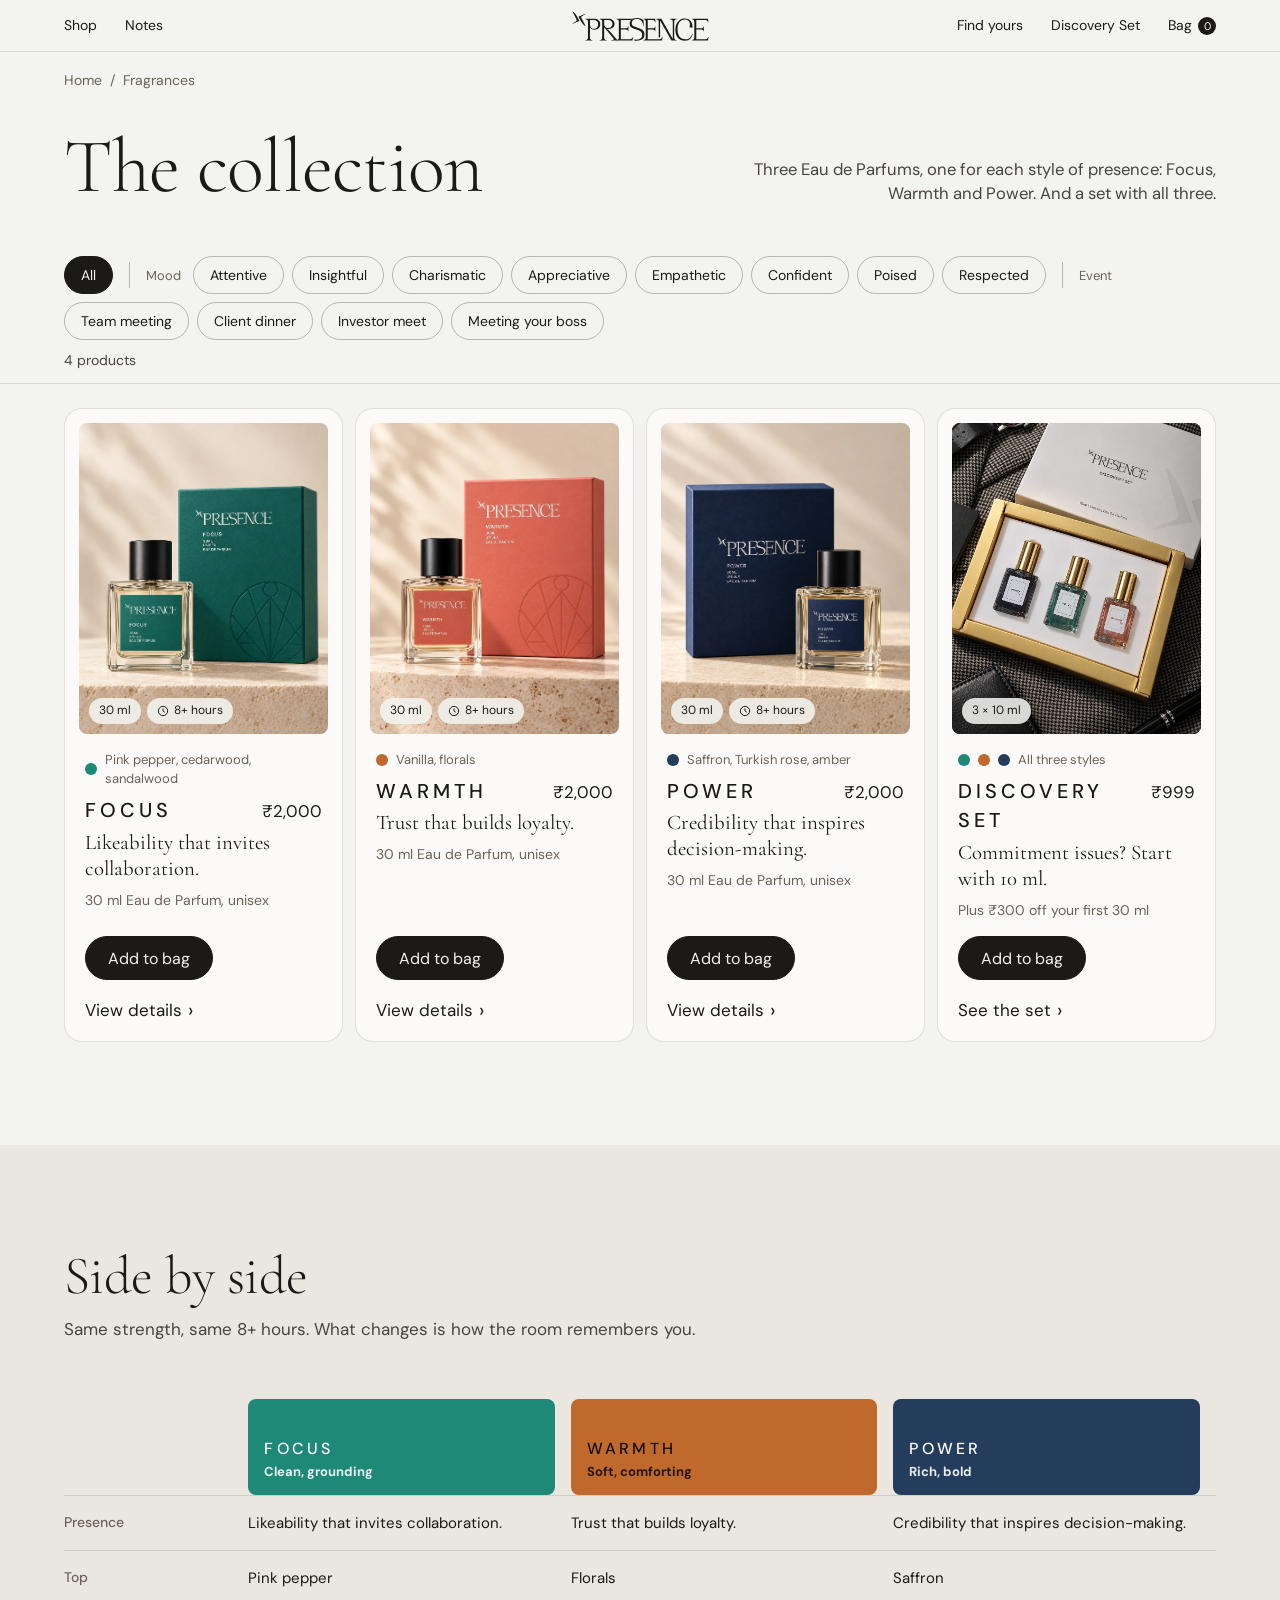
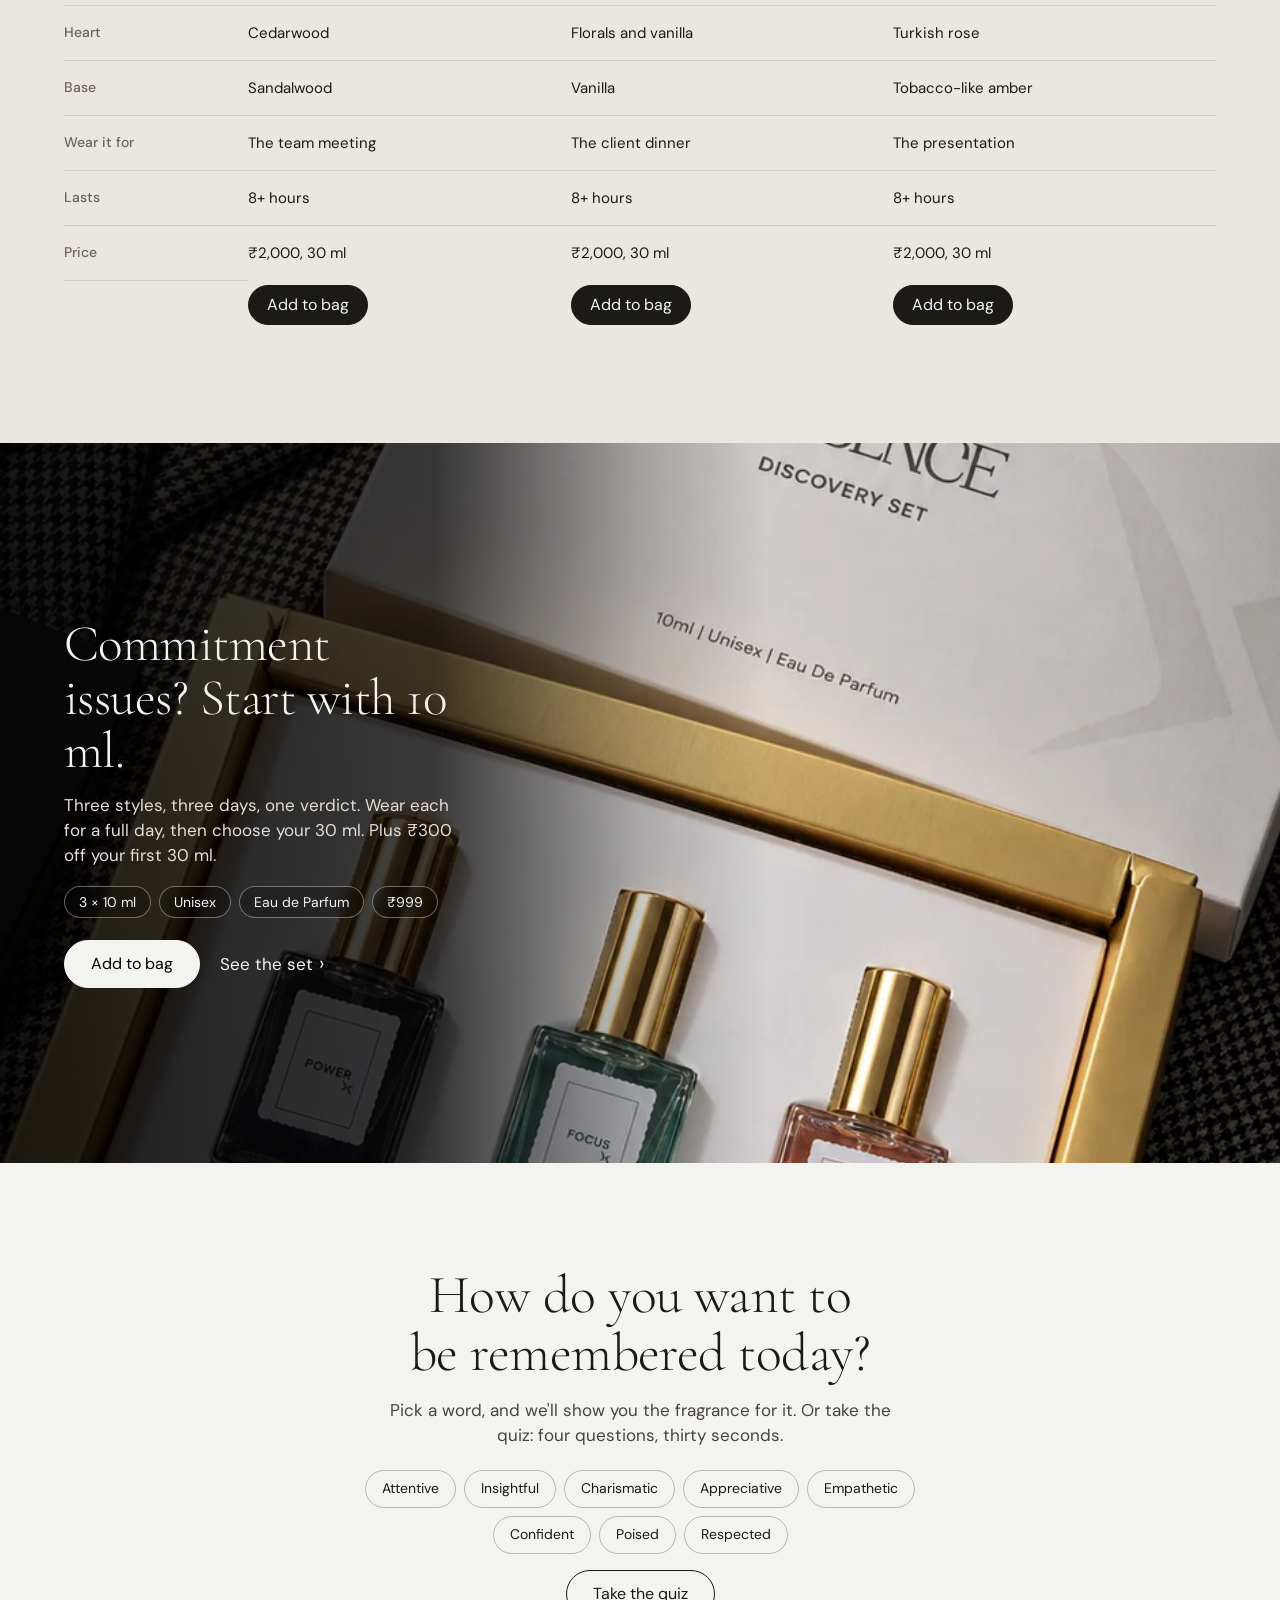
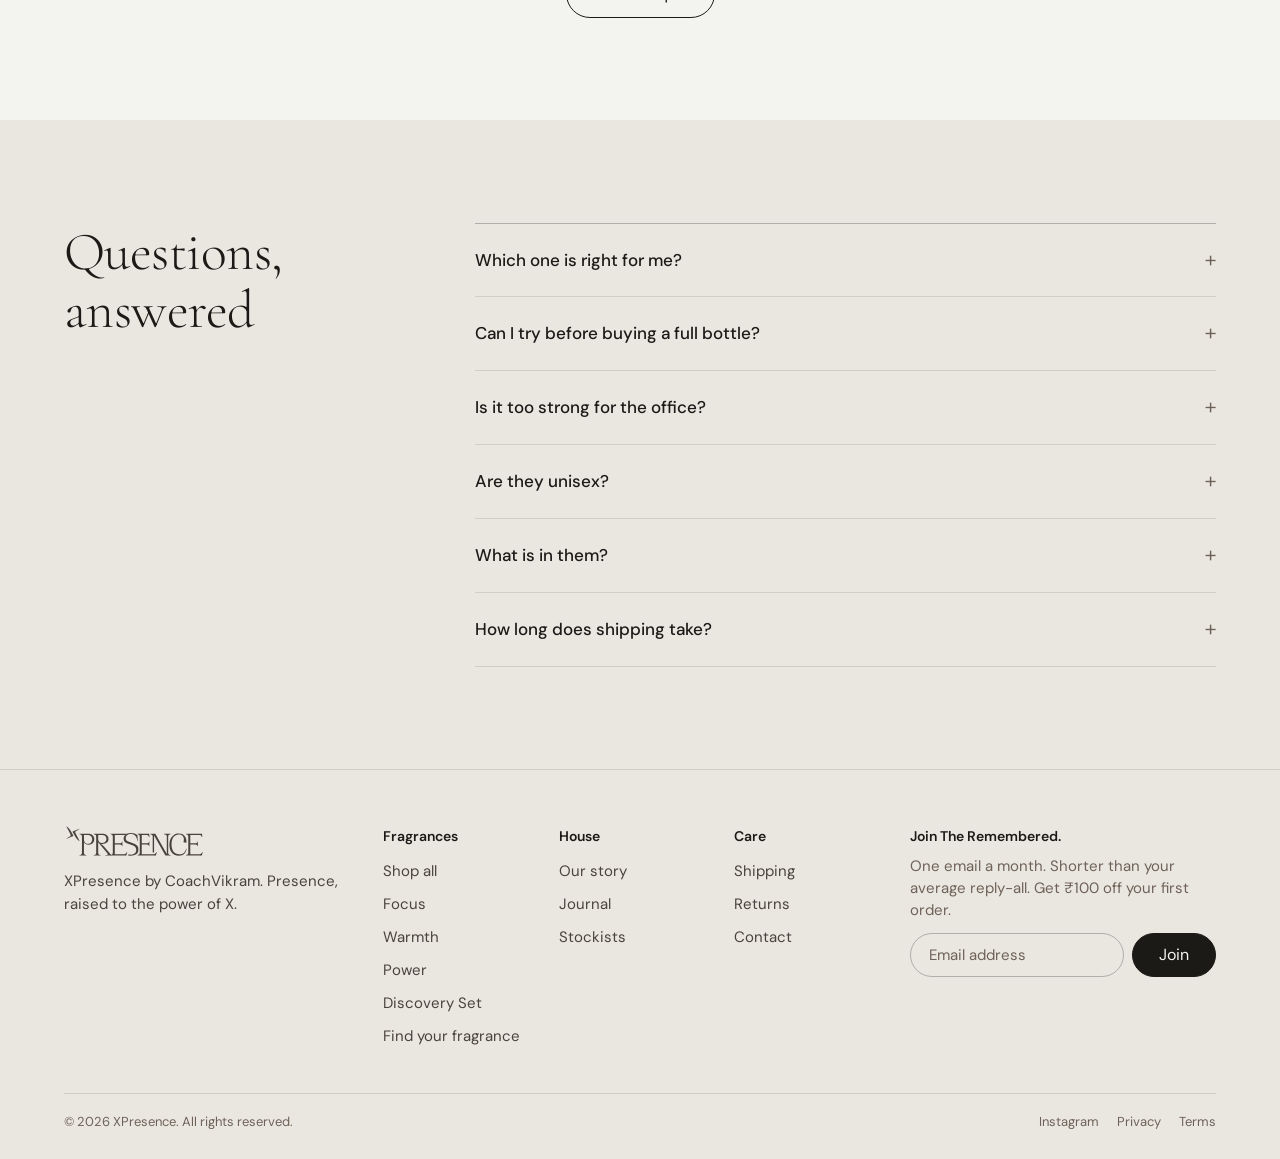
==== collection.html @ 02182bbf "Hero "Be the star they talk about on the way home"; product and collection pages linked from the hom" ====
<!doctype html>
<html lang="en">
<head>
<meta charset="utf-8">
<meta name="viewport" content="width=device-width, initial-scale=1">
<title>The collection | XPresence</title>
<meta name="description" content="XPresence collection page design: Focus, Warmth, Power and the Discovery Set.">
<link rel="preconnect" href="https://fonts.googleapis.com">
<link rel="preconnect" href="https://fonts.gstatic.com" crossorigin>
<link href="https://fonts.googleapis.com/css2?family=Cormorant+Garamond:ital,wght@0,300;0,400;1,300;1,400&family=DM+Sans:wght@400;500;600&display=swap" rel="stylesheet">
<style>
/* XPresence collection page. Same system as product.html: DESIGN.md (Apple analysis, design language only) + the XPresence light palette. */
@font-face{font-family:"PP Cirka";src:url(assets/fonts/PPCirka-Light.woff2) format("woff2");font-weight:300;font-style:normal;font-display:swap}
@font-face{font-family:"PP Cirka";src:url(assets/fonts/PPCirka-Semibold.woff2) format("woff2");font-weight:600;font-style:normal;font-display:swap}
:root{
  --tile-a:#F3F3F0;--tile-b:#EAE7E1;--card:#FBFAF8;--raised:#E4E0D9;
  --fg:#1C1A17;--body:#4A433D;--muted:#6E6258;--accent:#8C7A6B;
  --hair:rgba(28,26,23,.12);--hair-strong:rgba(28,26,23,.28);
  --focus:#1F8977;--warmth:#BF692C;--power:#243D5C;
  --display:"PP Cirka","Cormorant Garamond",Garamond,"Times New Roman",serif;
  --text:"DM Sans",system-ui,-apple-system,"Segoe UI",sans-serif;
  --gutter:20px;--section:clamp(64px,8vw,120px);--head-gap:clamp(28px,3.2vw,48px);--nav:52px;
  --ease:cubic-bezier(.2,.7,.2,1);
  color-scheme:light;
}
@media (min-width:900px){:root{--gutter:max(5vw,calc((100vw - 1360px) / 2))}}
*,*::before,*::after{box-sizing:border-box}
html{-webkit-text-size-adjust:100%;scroll-behavior:smooth}
body{margin:0;background:var(--tile-a);color:var(--body);font-family:var(--text);font-size:17px;line-height:1.47;-webkit-font-smoothing:antialiased;overflow-x:hidden}
img{display:block;max-width:100%}
a{color:inherit;text-decoration:none}
button{font:inherit;color:inherit;background:none;border:0;padding:0;cursor:pointer}
h1,h2,h3{font-family:var(--display);font-weight:300;color:var(--fg);margin:0;letter-spacing:-.01em}
p{margin:0}
::selection{background:#1C1A17;color:#F3F3F0}
.sr{position:absolute;width:1px;height:1px;overflow:hidden;clip:rect(0 0 0 0);white-space:nowrap}
.wrap{padding-left:var(--gutter);padding-right:var(--gutter)}
.cap{font-size:14px;line-height:1.43;color:var(--muted)}
.todo{color:var(--muted);font-style:italic}

/* Buttons: pills, near-black ink, scale(.95) press */
.btn{display:inline-flex;align-items:center;justify-content:center;gap:10px;height:48px;padding:0 26px;border-radius:999px;border:1px solid var(--fg);background:var(--fg);color:var(--tile-a);font-size:1rem;white-space:nowrap;transition:opacity .3s,transform .2s var(--ease)}
.btn:hover{opacity:.86}
.btn:active{transform:scale(.95)}
.btn-ghost{background:transparent;color:var(--fg)}
.btn-ghost:hover{background:var(--fg);color:var(--tile-a);opacity:1}
.btn:focus-visible,.text-link:focus-visible,.chip:focus-visible,.thumb:focus-visible,summary:focus-visible,.qty button:focus-visible{outline:2px solid var(--fg);outline-offset:3px}
.text-link{color:var(--fg);display:inline-flex;align-items:center;gap:6px}
.text-link::after{content:"›";font-size:1.15em;line-height:1;transition:transform .3s var(--ease)}
.text-link:hover::after{transform:translateX(3px)}

/* Nav: light glass, 52px */
.nav{position:sticky;top:0;z-index:50;height:var(--nav);display:grid;grid-template-columns:1fr auto 1fr;align-items:center;padding:0 var(--gutter);background:rgba(243,243,240,.86);backdrop-filter:saturate(180%) blur(20px);-webkit-backdrop-filter:saturate(180%) blur(20px);border-bottom:1px solid var(--hair);color:var(--fg);font-size:14px}
.nav-side{display:flex;gap:28px;align-items:center}
.nav-side.right{justify-content:flex-end}
.logo-mark{display:block;width:120px;height:26px;background:currentColor;-webkit-mask:url(assets/logo-xpresence.svg) center/contain no-repeat;mask:url(assets/logo-xpresence.svg) center/contain no-repeat}
.bag-count{display:inline-grid;place-items:center;min-width:18px;height:18px;margin-left:6px;padding:0 5px;border-radius:9px;background:var(--fg);color:var(--tile-a);font-size:11px}
.nav-d{display:none}
@media (min-width:900px){.nav-d{display:inline}.logo-mark{width:140px;height:30px}}

/* Breadcrumb */
.crumbs{display:flex;gap:8px;flex-wrap:wrap;padding-top:18px;font-size:14px;color:var(--muted)}
.crumbs a:hover{color:var(--fg)}

.swatch{width:12px;height:12px;border-radius:50%;background:var(--pc)}
.acc summary,.faq summary{list-style:none;cursor:pointer;display:flex;justify-content:space-between;align-items:center;gap:20px;padding:16px 0;color:var(--fg);font-weight:500;font-size:16px}
.acc summary::-webkit-details-marker,.faq summary::-webkit-details-marker{display:none}
.acc summary::after,.faq summary::after{content:"+";font-size:1.4rem;font-weight:300;color:var(--muted);transition:transform .4s var(--ease)}
.acc details[open] summary::after,.faq details[open] summary::after{transform:rotate(45deg)}
/* Sections */
.sec{padding-top:var(--section);padding-bottom:var(--section)}
.sec.alt{background:var(--tile-b)}
.sec-head{margin-bottom:var(--head-gap);max-width:720px}
.sec-head h2{font-size:clamp(2rem,4.2vw,3.4rem);line-height:1.08}
.sec-head p{margin-top:12px;color:var(--body)}

/* FAQ */
.faq-grid{display:grid;gap:var(--head-gap)}
.faq{border-top:1px solid var(--hair-strong)}
.faq details{border-bottom:1px solid var(--hair)}
.faq summary{padding:20px 0;font-size:17px}
.faq .a{padding:0 0 22px;max-width:62ch}
@media (min-width:900px){.faq-grid{grid-template-columns:minmax(0,4fr) minmax(0,8fr)}}

/* Footer */
.footer{background:var(--tile-b);border-top:1px solid var(--hair);padding:56px var(--gutter) 28px}
.foot-grid{display:grid;gap:32px;grid-template-columns:1fr 1fr}
.foot-brand{grid-column:1 / -1}
.foot-brand p{margin-top:14px;font-size:15px;max-width:30ch}
.foot-col h4{margin:0 0 8px;font-size:14px;font-weight:600;color:var(--fg)}
.foot-col a{display:block;font-size:15px;line-height:2.2}
.foot-col a:hover{color:var(--fg)}
.news{grid-column:1 / -1}
.news p{font-size:15px;color:var(--muted)}
.news form{display:flex;gap:8px;margin-top:12px;max-width:420px}
.news input{flex:1;min-width:0;height:44px;padding:0 18px;border-radius:999px;border:1px solid var(--hair-strong);background:transparent;font:inherit;font-size:15px;color:var(--fg)}
.news input::placeholder{color:var(--muted)}
.news .btn{height:44px}
.foot-base{display:flex;justify-content:space-between;gap:16px;flex-wrap:wrap;margin-top:40px;padding-top:18px;border-top:1px solid var(--hair);font-size:13px;color:var(--muted)}
.foot-base span:last-child{display:flex;gap:18px}
@media (min-width:900px){.foot-grid{grid-template-columns:2fr 1fr 1fr 1fr 2fr}.foot-brand,.news{grid-column:auto}}

/* Toast */
.toast{width:max-content;position:fixed;left:50%;top:calc(var(--nav) + 12px);z-index:60;display:flex;align-items:center;gap:12px;padding:10px 18px 10px 10px;border-radius:999px;background:#000;color:#F3F3F0;font-size:14px;transform:translate(-50%,-20px);opacity:0;pointer-events:none;transition:opacity .35s,transform .35s var(--ease);max-width:calc(100vw - 32px)}
.toast.on{opacity:1;transform:translate(-50%,0)}
.toast i{width:32px;height:32px;border-radius:50%;background:#222 center/cover no-repeat;flex:0 0 auto}

/* Reveal */
[data-reveal]{opacity:0;transform:translateY(18px);transition:opacity .8s var(--ease),transform .8s var(--ease)}
[data-reveal].in{opacity:1;transform:none}
@media (prefers-reduced-motion:reduce){[data-reveal]{opacity:1;transform:none;transition:none}html{scroll-behavior:auto}}


/* Intro */
.intro{padding-top:clamp(20px,3vw,40px);padding-bottom:clamp(24px,3vw,40px);display:grid;gap:14px}
.intro h1{font-size:clamp(2.6rem,6vw,5rem);line-height:1}
.intro p{max-width:46ch;font-size:clamp(1rem,1.3vw,1.15rem)}
@media (min-width:900px){.intro{grid-template-columns:1fr auto;align-items:end;gap:40px}.intro p{text-align:right}}

/* Filter bar: frosted, sticks under the nav */
.filter{position:sticky;top:var(--nav);z-index:30;background:rgba(243,243,240,.9);backdrop-filter:saturate(180%) blur(20px);-webkit-backdrop-filter:saturate(180%) blur(20px);border-bottom:1px solid var(--hair);padding-top:12px;padding-bottom:12px}
.f-row{display:flex;align-items:center;gap:8px;overflow-x:auto;scrollbar-width:none;margin:0 calc(var(--gutter) * -1);padding:0 var(--gutter)}
.f-row::-webkit-scrollbar{display:none}
.f-label{flex:0 0 auto;font-size:13px;color:var(--muted);margin:0 4px 0 0}
.f-sep{flex:0 0 1px;align-self:stretch;background:var(--hair-strong);margin:6px 8px}
.pill{flex:0 0 auto;height:38px;padding:0 16px;border-radius:999px;border:1px solid var(--hair-strong);font-size:14px;color:var(--fg);background:transparent;transition:background .25s,color .25s,border-color .25s}
.pill:hover{border-color:var(--fg)}
.pill[aria-pressed="true"]{background:var(--fg);color:var(--tile-a);border-color:var(--fg)}
.pill:active{transform:scale(.95)}
.pill:focus-visible{outline:2px solid var(--fg);outline-offset:2px}
.f-status{margin-top:10px;font-size:14px;color:var(--body);min-height:20px}
.f-status b{color:var(--fg);font-weight:500}
@media (min-width:1100px){.f-row{flex-wrap:wrap;overflow:visible;margin:0;padding:0;row-gap:8px}}

/* Product grid (DESIGN.md store-utility-card) */
.grid{display:grid;gap:12px;padding-top:24px;padding-bottom:var(--section)}
.card{position:relative;background:var(--card);border:1px solid var(--hair);border-radius:18px;padding:14px;display:flex;flex-direction:column;transition:opacity .4s var(--ease),transform .4s var(--ease)}
.card[hidden]{display:none}
.c-media{position:relative;display:block;border-radius:8px;overflow:hidden;aspect-ratio:4/5;background:var(--tile-b)}
.c-media img{position:absolute;inset:0;width:100%;height:100%;object-fit:cover;transition:opacity .6s var(--ease),transform 1.2s var(--ease)}
.c-media .alt-img{opacity:0}
@media (hover:hover){.card:hover .c-media .alt-img{opacity:1}.card:hover .c-media img{transform:scale(1.03)}}
.c-tags{position:absolute;left:10px;bottom:10px;display:flex;gap:6px;flex-wrap:wrap}
.c-tags span{height:26px;padding:0 10px;display:inline-flex;align-items:center;gap:5px;border-radius:999px;background:rgba(243,243,240,.88);backdrop-filter:blur(8px);-webkit-backdrop-filter:blur(8px);font-size:12px;color:var(--fg)}
.c-body{display:flex;flex-direction:column;flex:1;padding:16px 6px 4px}
.c-top{display:flex;align-items:center;gap:8px;font-size:13px;color:var(--muted)}
.c-name{display:flex;justify-content:space-between;align-items:baseline;gap:12px;margin:8px 0 4px}
.c-name h2{font-family:var(--text);font-weight:500;font-size:1.25rem;letter-spacing:.2em;text-transform:uppercase}
.c-name .c-price{font-size:1.05rem;color:var(--fg);white-space:nowrap}
.c-line{font-family:var(--display);font-size:1.3rem;line-height:1.25;color:var(--fg)}
.c-why{margin-top:10px;font-size:14px;color:var(--body);padding:10px 12px;border-radius:8px;background:var(--tile-b)}
.c-why[hidden]{display:none}
.c-why b{font-weight:600;color:var(--fg)}
.c-spec{margin-top:8px;font-size:14px;color:var(--muted)}
.c-act{display:flex;align-items:center;gap:18px;flex-wrap:wrap;margin-top:auto;padding-top:16px}
.c-act .btn{height:44px;padding:0 22px}
.card.is-set .c-media{background:#1C1A17}
@media (max-width:699px){.c-media{aspect-ratio:1/1}}
@media (min-width:700px){.grid{grid-template-columns:repeat(2,1fr)}}
@media (min-width:1100px){.grid{grid-template-columns:repeat(4,1fr)}}
.empty{grid-column:1 / -1;text-align:center;padding:40px 0;color:var(--muted)}

/* Compare */
.cmp-wrap{overflow-x:auto;margin:0 calc(var(--gutter) * -1);padding:0 var(--gutter);scrollbar-width:none}
.cmp-wrap::-webkit-scrollbar{display:none}
.cmp{width:100%;min-width:560px;border-collapse:collapse;font-size:15px}
.cmp th,.cmp td{text-align:left;vertical-align:top;padding:16px 16px 16px 0;border-top:1px solid var(--hair)}
.cmp thead th{border-top:0;padding-bottom:0}
.cmp tbody th{font-weight:500;color:var(--muted);font-size:14px;width:16%}
.cmp td{color:var(--fg);width:28%}
.cmp .band{display:flex;flex-direction:column;justify-content:flex-end;gap:2px;height:96px;padding:14px 16px;border-radius:8px;background:var(--c);color:var(--on)}
.cmp .band b{font-weight:500;letter-spacing:.2em;text-transform:uppercase;font-size:1rem}
.cmp .band span{font-size:13px;opacity:.9}
.cmp td .text-link{margin-top:2px}
.cmp tr.go td{border-top:0;padding-top:4px}

/* Discovery band: the creative fills the band edge to edge; the copy sits on it over a soft black fade (legibility only) */
.ds{position:relative;overflow:hidden;background:#000;color:#F3F3F0;display:flex;flex-direction:column;justify-content:flex-start;aspect-ratio:941/1672;max-height:none}
.ds-media{position:absolute;inset:0;margin:0}
.ds-media picture,.ds-media img{display:block;width:100%;height:100%}
.ds-media img{object-fit:cover;object-position:50% 100%}
.ds-media::after{content:"";position:absolute;inset:0;background:linear-gradient(180deg,rgba(0,0,0,.9) 0%,rgba(0,0,0,.82) 42%,rgba(0,0,0,.35) 60%,rgba(0,0,0,0) 72%)}
.ds-copy{position:relative;z-index:1;padding:clamp(40px,10vw,64px) var(--gutter) 0;display:flex;flex-direction:column;gap:14px;max-width:560px}
.ds h2{color:#F3F3F0;font-size:clamp(2.1rem,4.6vw,3.8rem);line-height:1.05}
.ds-copy p{color:#E6DED4;max-width:40ch}
.ds-specs{list-style:none;margin:4px 0 0;padding:0;display:flex;gap:8px;flex-wrap:wrap}
.ds-specs li{height:32px;padding:0 14px;display:inline-flex;align-items:center;border:1px solid rgba(243,243,240,.4);border-radius:999px;font-size:14px;color:#F3F3F0;background:rgba(0,0,0,.25);backdrop-filter:blur(6px);-webkit-backdrop-filter:blur(6px)}
.ds-act{display:flex;align-items:center;gap:20px;flex-wrap:wrap;margin-top:8px}
.ds .btn{background:#F3F3F0;color:#000;border-color:#F3F3F0}
.ds .text-link{color:#F3F3F0}
@media (min-width:900px){
  .ds{aspect-ratio:1672/941;max-height:min(92vh,900px);min-height:560px;justify-content:center}
  .ds-media img{object-position:62% 50%}
  .ds-media::after{background:linear-gradient(90deg,rgba(0,0,0,.88) 0%,rgba(0,0,0,.74) 34%,rgba(0,0,0,.22) 50%,rgba(0,0,0,0) 60%)}
  .ds-copy{padding:var(--section) var(--gutter);max-width:calc(var(--gutter) + min(500px, 36vw))}
  .ds h2{font-size:clamp(2.1rem,4vw,3.8rem)}
}

/* Quiz prompt */
.qz{text-align:center;display:flex;flex-direction:column;align-items:center;gap:16px}
.qz h2{font-size:clamp(2rem,4.2vw,3.4rem);line-height:1.08;max-width:18ch}
.qz p{max-width:44ch}
.qz-moods{display:flex;flex-wrap:wrap;justify-content:center;gap:8px;max-width:640px;margin-top:6px}
.qz-moods .pill{cursor:pointer}
</style>
</head>
<body>

<header class="nav">
  <div class="nav-side">
    <a href="collection.html" aria-current="page">Shop</a>
    <a class="nav-d" href="index.html#notes">Notes</a>
  </div>
  <a href="index.html" aria-label="XPresence home"><span class="logo-mark" aria-hidden="true"></span></a>
  <div class="nav-side right">
    <a class="nav-d" href="index.html#quiz">Find yours</a>
    <a class="nav-d" href="#discovery">Discovery Set</a>
    <a href="#bag">Bag<span class="bag-count" id="bagCount">0</span></a>
  </div>
</header>

<main id="top">
  <div class="wrap">
    <nav class="crumbs" aria-label="Breadcrumb"><a href="index.html">Home</a><span aria-hidden="true">/</span><span aria-current="page">Fragrances</span></nav>
  </div>

  <section class="intro wrap" aria-labelledby="cTitle">
    <h1 id="cTitle">The collection</h1>
    <p>Three Eau de Parfums, one for each style of presence: Focus, Warmth and Power. And a set with all three.</p>
  </section>

  <section aria-label="Products">
  <!-- FILTER: the finder's moods and events, as on the home page; sticks only while the grid is in view -->
  <div class="filter wrap" id="filter">
    <div class="f-row" role="group" aria-label="Filter by how you want to be remembered">
      <button class="pill" type="button" data-f="all" aria-pressed="true">All</button>
      <span class="f-sep" aria-hidden="true"></span>
      <span class="f-label">Mood</span>
      <span id="fMoods" style="display:contents"></span>
      <span class="f-sep" aria-hidden="true"></span>
      <span class="f-label">Event</span>
      <span id="fEvents" style="display:contents"></span>
    </div>
    <p class="f-status" id="fStatus" aria-live="polite">4 products</p>
  </div>

    <div class="grid wrap" id="grid"></div>
  </section>

  <!-- COMPARE -->
  <section class="sec alt" aria-labelledby="cmpTitle">
    <div class="wrap">
      <div class="sec-head" data-reveal>
        <h2 id="cmpTitle">Side by side</h2>
        <p>Same strength, same 8+ hours. What changes is how the room remembers you.</p>
      </div>
      <div class="cmp-wrap" data-reveal>
        <table class="cmp" id="cmp"></table>
      </div>
    </div>
  </section>

  <!-- DISCOVERY SET -->
  <section class="ds" id="discovery" aria-labelledby="dsTitle">
    <div class="ds-copy" data-reveal>
      <h2 id="dsTitle">Commitment issues? Start with 10 ml.</h2>
      <p>Three styles, three days, one verdict. Wear each for a full day, then choose your 30 ml. Plus ₹300 off your first 30 ml.</p>
      <ul class="ds-specs" aria-label="Discovery Set details"><li>3 × 10 ml</li><li>Unisex</li><li>Eau de Parfum</li><li>₹999</li></ul>
      <div class="ds-act"><button class="btn" type="button" data-add="set">Add to bag</button><a class="text-link" href="index.html#discovery">See the set</a></div>
    </div>
    <figure class="ds-media">
      <picture>
        <source media="(min-width:900px)" srcset="assets/discovery-creative-16x9.webp">
        <img src="assets/discovery-creative-9x16.webp" alt="The Discovery Set: Power, Focus and Warmth, 10 ml each, in a gold-lined box on a houndstooth jacket" loading="lazy">
      </picture>
    </figure>
  </section>

  <!-- QUIZ PROMPT -->
  <section class="sec wrap qz" aria-labelledby="qzTitle">
    <h2 id="qzTitle" data-reveal>How do you want to be remembered today?</h2>
    <p data-reveal>Pick a word, and we'll show you the fragrance for it. Or take the quiz: four questions, thirty seconds.</p>
    <div class="qz-moods" id="qzMoods" data-reveal></div>
    <a class="btn btn-ghost" href="index.html#quiz" data-reveal>Take the quiz</a>
  </section>

  <!-- FAQ -->
  <section class="sec alt" aria-labelledby="faqTitle">
    <div class="wrap faq-grid">
      <div class="sec-head" data-reveal><h2 id="faqTitle">Questions, answered</h2></div>
      <div class="faq">
        <details><summary>Which one is right for me?</summary><div class="a"><p>Focus is likeability that invites collaboration: pink pepper, cedarwood and sandalwood. Warmth is trust that builds loyalty: vanilla and florals. Power is credibility that inspires decision-making: saffron, Turkish rose and amber. Not sure? Take the 30-second quiz.</p></div></details>
        <details><summary>Can I try before buying a full bottle?</summary><div class="a"><p>Yes. The Discovery Set (₹999) holds three 10 ml bottles of Focus, Warmth and Power. Wear each for a day, then choose your 30 ml, with ₹300 off.</p></div></details>
        <details><summary>Is it too strong for the office?</summary><div class="a"><p>No. All three have moderate projection: noticed within arm's length, never overpowering. Two or three sprays are enough for a full working day.</p></div></details>
        <details><summary>Are they unisex?</summary><div class="a"><p>Yes. All three are 30 ml unisex Eau de Parfum, made to be worn by anyone.</p></div></details>
        <details><summary>What is in them?</summary><div class="a"><p>More than half of every formula is natural ingredients. Every fragrance is IFRA compliant, vegan and made in India.</p></div></details>
        <details><summary>How long does shipping take?</summary><div class="a"><p class="todo">Shipping timelines and the free-shipping threshold are to be confirmed by XPresence.</p></div></details>
      </div>
    </div>
  </section>
</main>

<footer class="footer">
  <div class="foot-grid">
    <div class="foot-brand">
      <a href="index.html" aria-label="XPresence home"><span class="logo-mark" aria-hidden="true"></span></a>
      <p>XPresence by CoachVikram. Presence, raised to the power of X.</p>
    </div>
    <div class="foot-col">
      <h4>Fragrances</h4>
      <a href="collection.html">Shop all</a><a href="product.html?p=focus">Focus</a><a href="product.html?p=warmth">Warmth</a><a href="product.html?p=power">Power</a><a href="#discovery">Discovery Set</a><a href="index.html#quiz">Find your fragrance</a>
    </div>
    <div class="foot-col">
      <h4>House</h4>
      <a href="index.html#problem">Our story</a><a href="#">Journal</a><a href="#">Stockists</a>
    </div>
    <div class="foot-col">
      <h4>Care</h4>
      <a href="#">Shipping</a><a href="#">Returns</a><a href="#">Contact</a>
    </div>
    <div class="foot-col news">
      <h4>Join The Remembered.</h4>
      <p>One email a month. Shorter than your average reply-all. Get ₹100 off your first order.</p>
      <form onsubmit="event.preventDefault();this.querySelector('button').textContent='Noted';">
        <input type="email" placeholder="Email address" aria-label="Email address" required>
        <button class="btn" type="submit">Join</button>
      </form>
    </div>
  </div>
  <div class="foot-base"><span>© 2026 XPresence. All rights reserved.</span><span><a href="#">Instagram</a><a href="#">Privacy</a><a href="#">Terms</a></span></div>
</footer>

<div class="toast" id="toast" role="status" aria-live="polite"><i id="toastImg"></i><span id="toastText"></span></div>

<script>
(function () {
  const PRICE_30 = 2000, PRICE_SET = 999;
  const inr = n => '₹' + n.toLocaleString('en-IN');
  const clock = '<svg width="12" height="12" viewBox="0 0 16 16" fill="none" stroke="currentColor" stroke-width="1.3" aria-hidden="true"><circle cx="8" cy="8" r="6.2"/><path d="M8 4.6V8l2.3 1.5"/></svg>';
  /* Copy is the client's own: home page collection, notes and finder */
  const P = {
    focus:  { name: 'Focus',  colour: '#1F8977', on: '#FFFFFF', line: 'Likeability that invites collaboration.', notes: 'Pink pepper, cedarwood, sandalwood', family: 'Clean, grounding',
              img: 'assets/focus-pack.webp', pos: '35% 60%', alt: 'Focus, 30 ml, with its green case', alt2: 'assets/problem-focus-900.webp', pos2: '50% 58%', thumb: 'assets/focus-bottle.webp',
              top: 'Pink pepper', heart: 'Cedarwood', base: 'Sandalwood', when: 'The team meeting', feel: 'The room on your side' },
    warmth: { name: 'Warmth', colour: '#BF692C', on: '#160D08', line: 'Trust that builds loyalty.', notes: 'Vanilla, florals', family: 'Soft, comforting',
              img: 'assets/warmth-pack.webp', pos: '40% 60%', alt: 'Warmth, 30 ml, with its terracotta case', alt2: 'assets/warmth-evening-gathering.webp', pos2: '50% 70%', thumb: 'assets/warmth-bottle.webp',
              top: 'Florals', heart: 'Florals and vanilla', base: 'Vanilla', when: 'The client dinner', feel: 'They trust you' },
    power:  { name: 'Power',  colour: '#243D5C', on: '#FFFFFF', line: 'Credibility that inspires decision-making.', notes: 'Saffron, Turkish rose, amber', family: 'Rich, bold',
              img: 'assets/power-pack.webp', pos: '55% 60%', alt: 'Power, 30 ml, with its navy case', alt2: 'assets/power-office.webp', pos2: '50% 90%', thumb: 'assets/power-bottle.webp',
              top: 'Saffron', heart: 'Turkish rose', base: 'Tobacco-like amber', when: 'The presentation', feel: 'They act on what you say' }
  };
  const ORDER = ['focus', 'warmth', 'power'];
  const MOODS = [
    { t: 'Attentive', p: 'focus', why: 'Relationship building. Pink pepper and cedarwood for the meeting where you want everyone on your side.' },
    { t: 'Insightful', p: 'focus', why: 'Social awareness. Clean, grounding notes for reading the room and asking the question that changes it.' },
    { t: 'Charismatic', p: 'focus', why: 'Personal magnetism. Pink pepper, cedarwood and sandalwood that make people want to work with you.' },
    { t: 'Appreciative', p: 'warmth', why: 'Gratitude. Soft florals and vanilla for the thank-you dinner and the team that stayed late.' },
    { t: 'Empathetic', p: 'warmth', why: 'Compassion. Soft vanilla and florals that signal care, before the negotiation and after it.' },
    { t: 'Confident', p: 'power', why: 'Inner dialogue. Saffron and Turkish rose for the minutes before the presentation.' },
    { t: 'Poised', p: 'power', why: 'Composure. Rich, bold notes that keep you steady when the stakes are high.' },
    { t: 'Respected', p: 'power', why: 'Self-advocacy. Amber that recalls the rooms where deals are made, for the moment you make the call.' }
  ];
  const EVENTS = [
    { t: 'Team meeting', p: 'focus', why: 'Likeability that invites collaboration, for the meeting where you want everyone on your side.' },
    { t: 'Client dinner', p: 'warmth', why: 'Approachable from across the room. Soft florals open first, so people find it easy to start talking.' },
    { t: 'Investor meet', p: 'power', why: 'Credibility before you say a word. Saffron and Turkish rose for the room that decides whether to back you.' },
    { t: 'Meeting your boss', p: 'power', why: 'Self-advocacy, said calmly. Saffron and amber for the one-to-one where you ask for what you have earned.' }
  ];
  const $ = id => document.getElementById(id);

  /* Grid */
  const grid = $('grid');
  ORDER.forEach(k => {
    const o = P[k];
    grid.insertAdjacentHTML('beforeend', `<article class="card" data-p="${k}" data-reveal>
      <a class="c-media" href="product.html?p=${k}" aria-label="${o.name}, product details">
        <img src="${o.img}" alt="${o.alt}" style="object-position:${o.pos}" loading="lazy">
        <img class="alt-img" src="${o.alt2}" alt="" style="object-position:${o.pos2}" loading="lazy">
        <span class="c-tags" aria-hidden="true"><span>30 ml</span><span>${clock}8+ hours</span></span>
      </a>
      <div class="c-body">
        <p class="c-top"><span class="swatch" style="background:${o.colour}" aria-hidden="true"></span>${o.notes}</p>
        <div class="c-name"><h2>${o.name}</h2><span class="c-price">${inr(PRICE_30)}</span></div>
        <p class="c-line">${o.line}</p>
        <p class="c-why" hidden></p>
        <p class="c-spec">30 ml Eau de Parfum, unisex</p>
        <div class="c-act"><button class="btn" type="button" data-add="${k}">Add to bag</button><a class="text-link" href="product.html?p=${k}">View details</a></div>
      </div></article>`);
  });
  grid.insertAdjacentHTML('beforeend', `<article class="card is-set" data-p="set" data-reveal>
    <a class="c-media" href="#discovery" aria-label="The Discovery Set">
      <img src="assets/discovery-creative-9x16.webp" alt="The Discovery Set: Power, Focus and Warmth, 10 ml each" style="object-position:50% 80%" loading="lazy">
      <span class="c-tags" aria-hidden="true"><span>3 × 10 ml</span></span>
    </a>
    <div class="c-body">
      <p class="c-top">${ORDER.map(k => `<span class="swatch" style="background:${P[k].colour}" aria-hidden="true"></span>`).join('')}All three styles</p>
      <div class="c-name"><h2>Discovery Set</h2><span class="c-price">${inr(PRICE_SET)}</span></div>
      <p class="c-line">Commitment issues? Start with 10 ml.</p>
      <p class="c-why" hidden></p>
      <p class="c-spec">Plus ₹300 off your first 30 ml</p>
      <div class="c-act"><button class="btn" type="button" data-add="set">Add to bag</button><a class="text-link" href="#discovery">See the set</a></div>
    </div></article>`);
  grid.insertAdjacentHTML('beforeend', '<p class="empty" id="empty" hidden></p>');

  /* Filter */
  const mk = (list, kind) => list.map((m, i) => `<button class="pill" type="button" data-f="${kind}:${i}" aria-pressed="false">${m.t}</button>`).join('');
  $('fMoods').innerHTML = mk(MOODS, 'mood');
  $('fEvents').innerHTML = mk(EVENTS, 'event');
  $('qzMoods').innerHTML = MOODS.map((m, i) => `<button class="pill" type="button" data-q="${i}">${m.t}</button>`).join('');

  function applyFilter(f) {
    document.querySelectorAll('#filter .pill').forEach(b => b.setAttribute('aria-pressed', b.dataset.f === f ? 'true' : 'false'));
    const cards = [...grid.querySelectorAll('.card')];
    if (f === 'all') {
      cards.forEach(c => { c.hidden = false; c.querySelector('.c-why').hidden = true; });
      $('fStatus').innerHTML = '4 products';
      return;
    }
    const [kind, i] = f.split(':');
    const m = (kind === 'mood' ? MOODS : EVENTS)[+i];
    cards.forEach(c => {
      const match = c.dataset.p === m.p, set = c.dataset.p === 'set';
      c.hidden = !(match || set);
      const why = c.querySelector('.c-why');
      why.hidden = !match;
      if (match) why.innerHTML = `<b>${m.t}.</b> ${m.why.replace(/^[^.]+\.\s*/, '')}`;
      if (!c.hidden) c.classList.add('in');
    });
    $('fStatus').innerHTML = (kind === 'mood' ? 'To be remembered as <b>' + m.t.toLowerCase() + '</b>' : 'For the <b>' + m.t.toLowerCase() + '</b>') + ': ' + P[m.p].name + '. Or try all three in the Discovery Set.';
  }
  $('filter').addEventListener('click', e => { const b = e.target.closest('.pill'); if (b) applyFilter(b.dataset.f); });
  $('qzMoods').addEventListener('click', e => {
    const b = e.target.closest('.pill'); if (!b) return;
    applyFilter('mood:' + b.dataset.q);
    $('filter').scrollIntoView({ behavior: 'smooth' });
  });

  /* Compare */
  const row = (label, f) => `<tr><th scope="row">${label}</th>${ORDER.map(k => `<td>${f(P[k], k)}</td>`).join('')}</tr>`;
  $('cmp').innerHTML = `<thead><tr><th scope="col"><span class="sr">Fragrance</span></th>${ORDER.map(k => `<th scope="col"><a class="band" href="product.html?p=${k}" style="--c:${P[k].colour};--on:${P[k].on}"><b>${P[k].name}</b><span>${P[k].family}</span></a></th>`).join('')}</tr></thead><tbody>
    ${row('Presence', o => o.line)}
    ${row('Top', o => o.top)}${row('Heart', o => o.heart)}${row('Base', o => o.base)}
    ${row('Wear it for', o => o.when)}
    ${row('Lasts', () => '8+ hours')}
    ${row('Price', () => inr(PRICE_30) + ', 30 ml')}
    <tr class="go"><th scope="row"><span class="sr">Shop</span></th>${ORDER.map(k => `<td><button class="btn" type="button" data-add="${k}" style="height:40px;padding:0 18px">Add to bag</button></td>`).join('')}</tr>
  </tbody>`;

  /* Bag + toast */
  let bag = 0, tt;
  document.addEventListener('click', e => {
    const b = e.target.closest('[data-add]'); if (!b) return;
    const k = b.dataset.add, set = k === 'set';
    bag++; $('bagCount').textContent = bag;
    $('toastImg').style.backgroundImage = `url(${set ? 'assets/discovery-creative-9x16.webp' : P[k].thumb})`;
    $('toastText').textContent = (set ? 'Discovery Set' : P[k].name) + ' added to your bag';
    const t = $('toast'); t.classList.add('on'); clearTimeout(tt); tt = setTimeout(() => t.classList.remove('on'), 2400);
  });

  /* Reveal */
  const io = new IntersectionObserver(es => es.forEach(e => { if (e.isIntersecting) { e.target.classList.add('in'); io.unobserve(e.target); } }), { rootMargin: '0px 0px -8% 0px' });
  document.querySelectorAll('[data-reveal]').forEach(el => io.observe(el));
})();
</script>
</body>
</html>
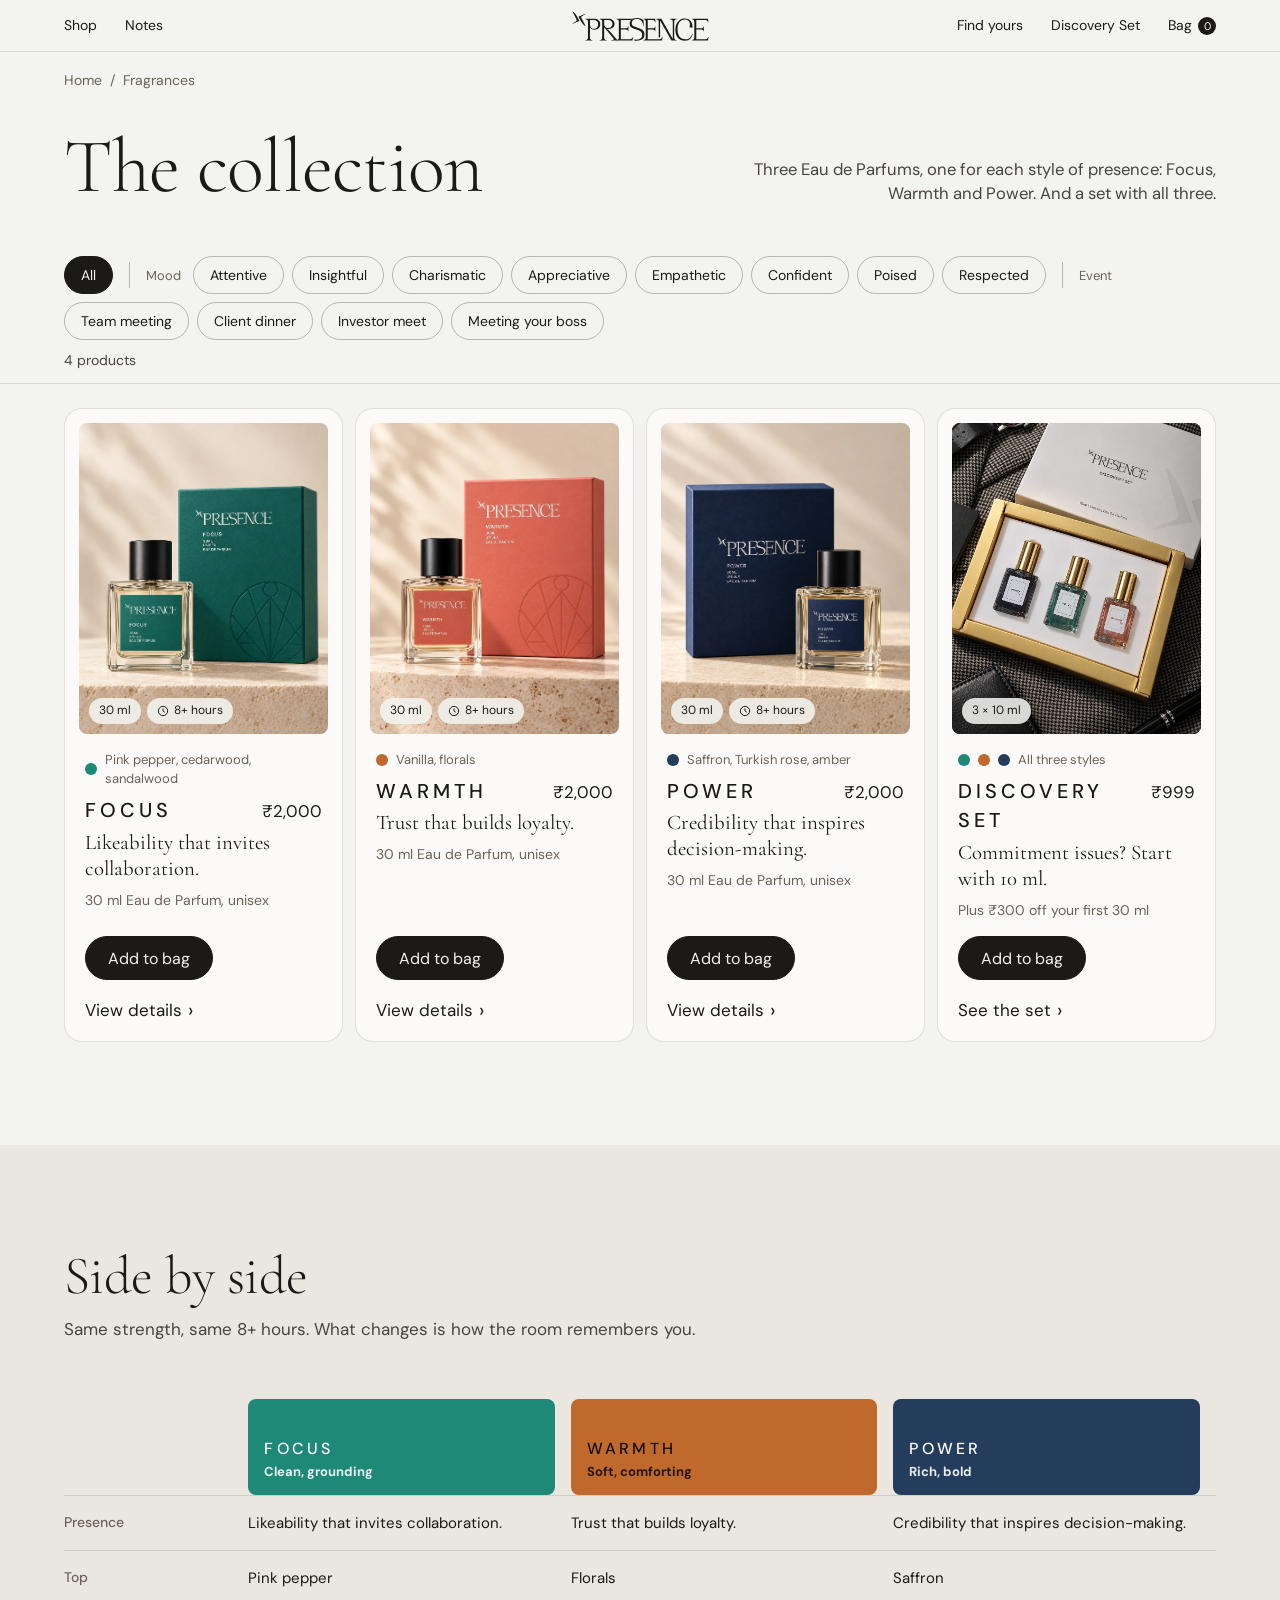
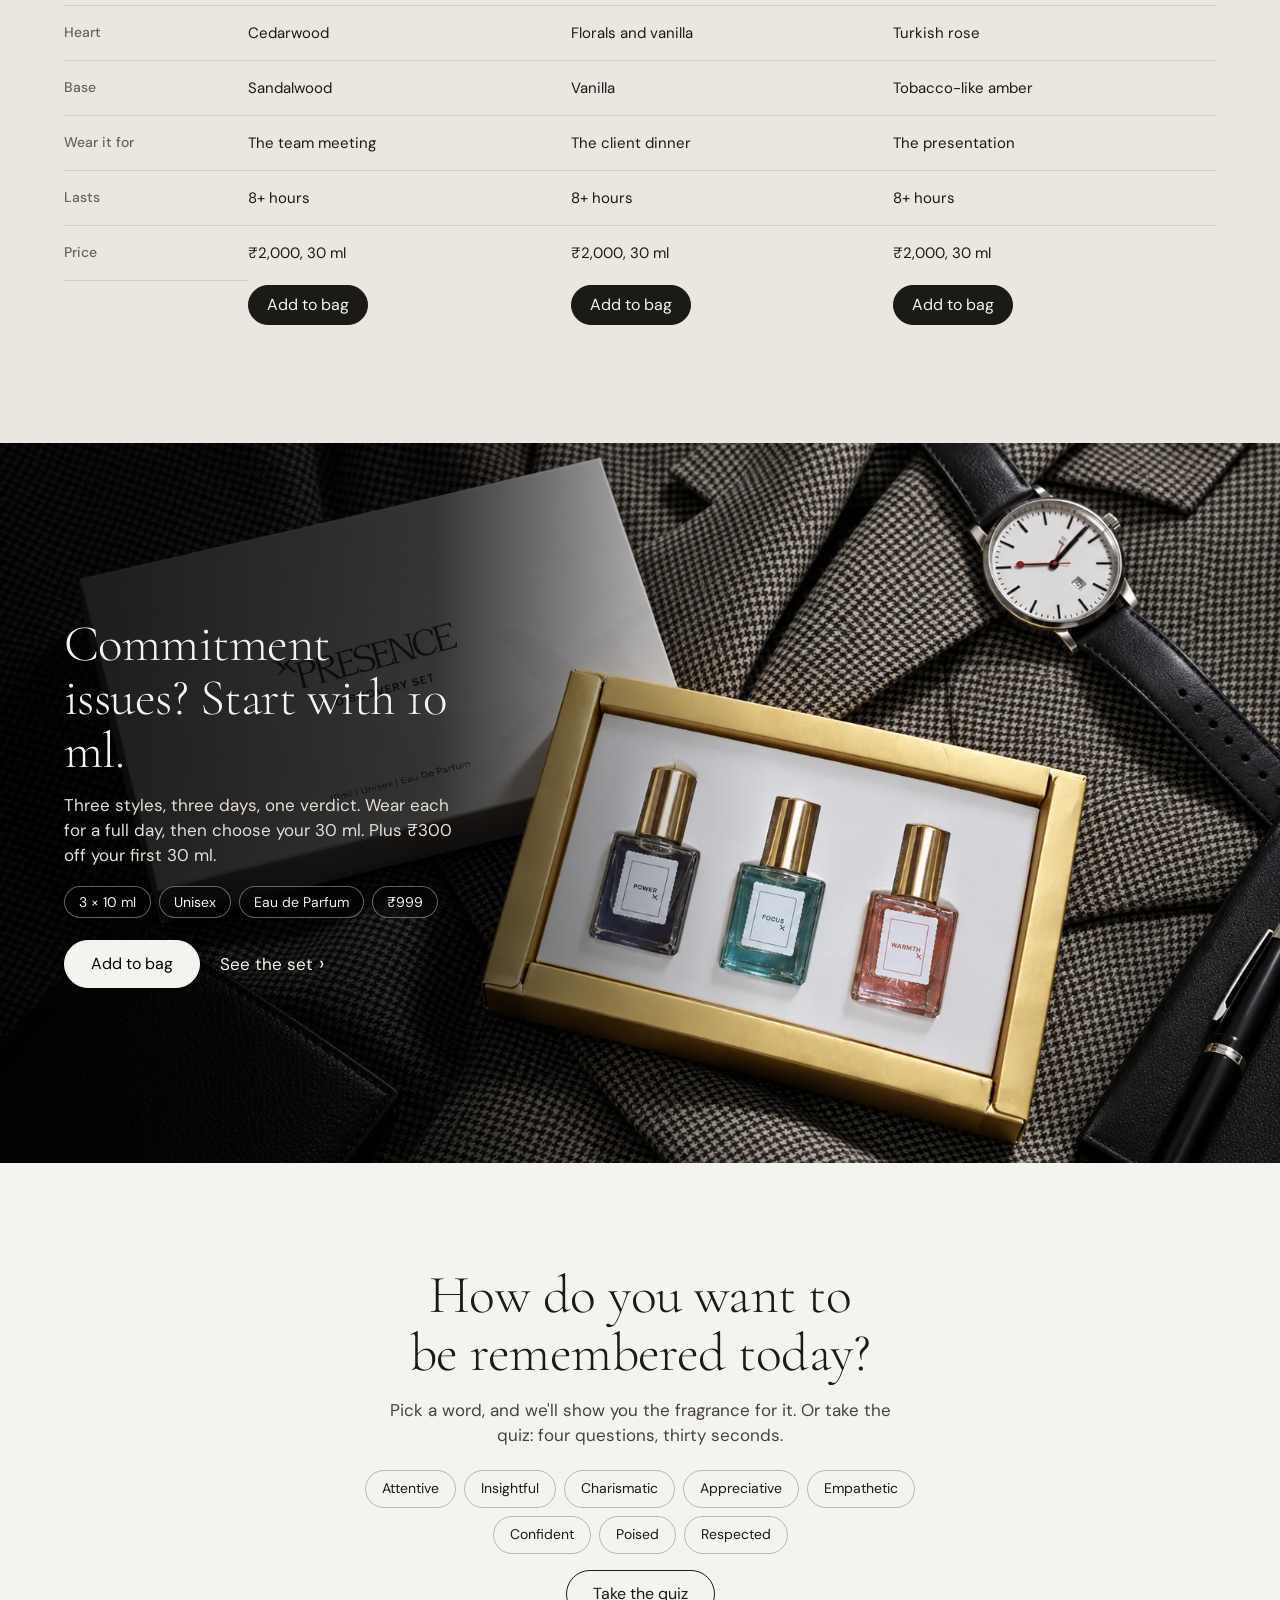
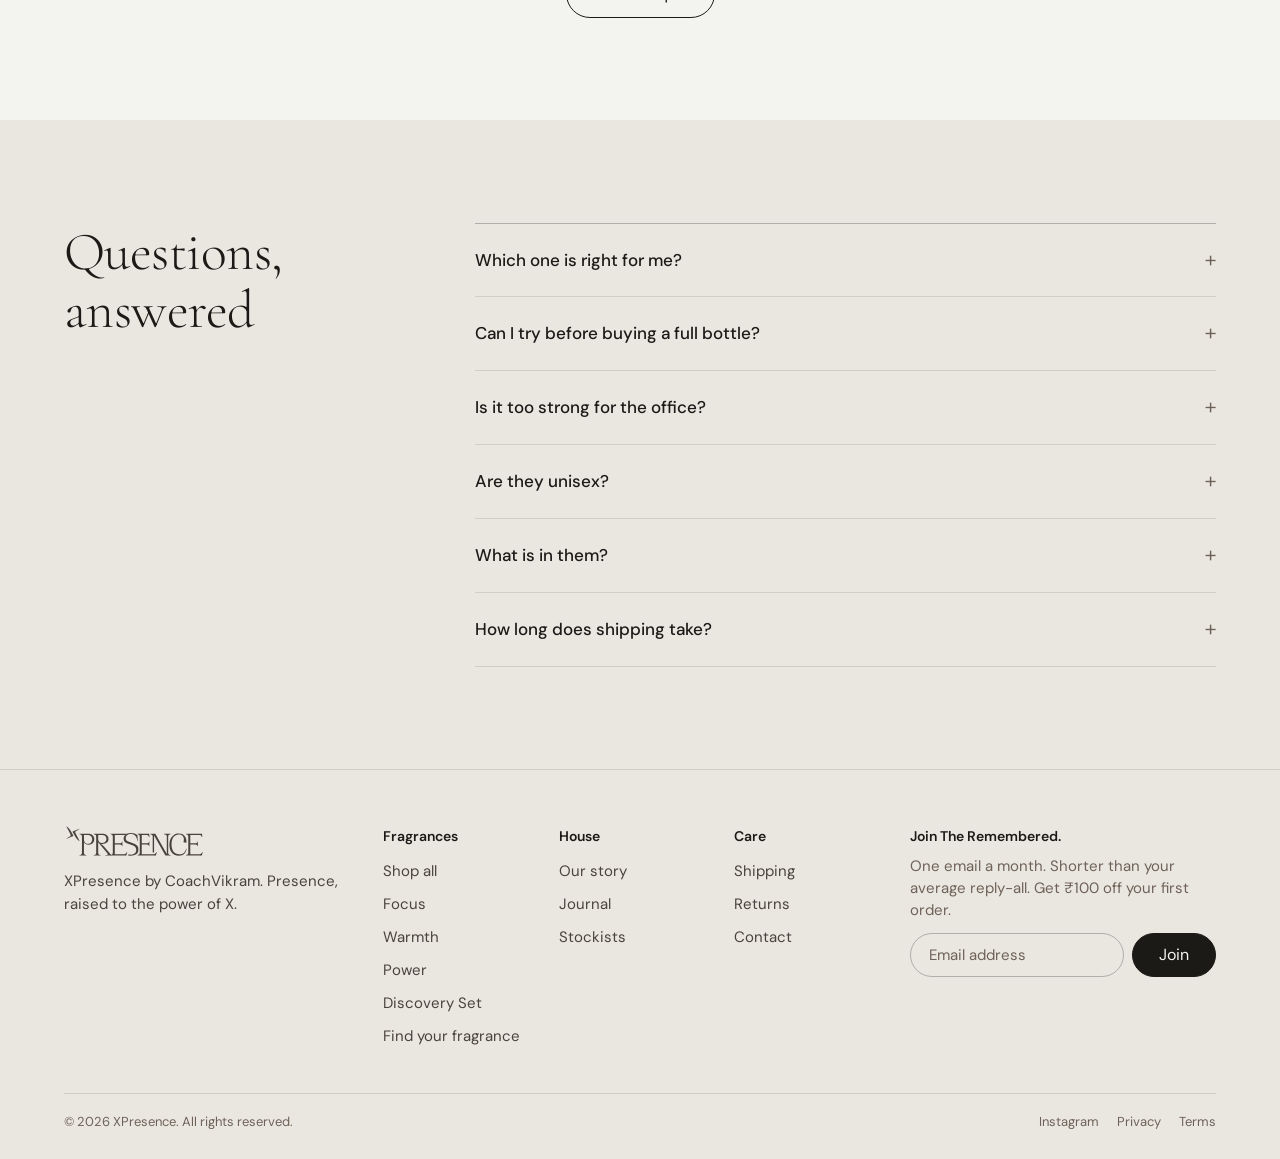
==== commit 9b4be7cd: "Buy now on the product page; Add to bag opens the bag Co-Authored-By: Claude Opus 5.5 <noreply@anthr" ====
--- a/collection.html
+++ b/collection.html
@@ -8,6 +8,7 @@
 <link rel="preconnect" href="https://fonts.googleapis.com">
 <link rel="preconnect" href="https://fonts.gstatic.com" crossorigin>
 <link href="https://fonts.googleapis.com/css2?family=Cormorant+Garamond:ital,wght@0,300;0,400;1,300;1,400&family=DM+Sans:wght@400;500;600&display=swap" rel="stylesheet">
+<link rel="stylesheet" href="assets/bag.css">
 <style>
 /* XPresence collection page. Same system as product.html: DESIGN.md (Apple analysis, design language only) + the XPresence light palette. */
 @font-face{font-family:"PP Cirka";src:url(assets/fonts/PPCirka-Light.woff2) format("woff2");font-weight:300;font-style:normal;font-display:swap}
@@ -332,6 +333,7 @@
 
 <div class="toast" id="toast" role="status" aria-live="polite"><i id="toastImg"></i><span id="toastText"></span></div>
 
+<script src="assets/bag.js"></script>
 <script>
 (function () {
   const PRICE_30 = 2000, PRICE_SET = 999;
@@ -451,7 +453,9 @@
   document.addEventListener('click', e => {
     const b = e.target.closest('[data-add]'); if (!b) return;
     const k = b.dataset.add, set = k === 'set';
-    bag++; $('bagCount').textContent = bag;
+    if (window.XPBag) { XPBag.add(set ? 'set' : k, 1); bag = XPBag.count(); } else bag++;
+    $('bagCount').textContent = bag;
+    if (window.XPBag) { XPBag.open(); return; }
     $('toastImg').style.backgroundImage = `url(${set ? 'assets/discovery-creative-9x16.webp' : P[k].thumb})`;
     $('toastText').textContent = (set ? 'Discovery Set' : P[k].name) + ' added to your bag';
     const t = $('toast'); t.classList.add('on'); clearTimeout(tt); tt = setTimeout(() => t.classList.remove('on'), 2400);
--- a/assets/bag.css
+++ b/assets/bag.css
@@ -0,0 +1,47 @@
+/* XPresence bag drawer: shared by the home, collection and product designs (and the Shopify theme). */
+.xb-scrim{position:fixed;inset:0;z-index:400;background:rgba(28,26,23,.38);opacity:0;visibility:hidden;transition:opacity .45s cubic-bezier(.2,.7,.2,1),visibility .45s}
+.xb{position:fixed;z-index:401;top:0;right:0;bottom:0;width:min(440px,100%);display:flex;flex-direction:column;background:#FBFAF8;color:#1C1A17;
+  font-family:"DM Sans",system-ui,sans-serif;font-size:15px;line-height:1.45;box-shadow:-24px 0 60px rgba(28,26,23,.12);
+  transform:translateX(100%);visibility:hidden;transition:transform .55s cubic-bezier(.2,.7,.2,1),visibility .55s}
+html.xb-open .xb-scrim{opacity:1;visibility:visible}
+html.xb-open .xb{transform:none;visibility:visible}
+html.xb-open,html.xb-open body{overflow:hidden}
+.xb *{box-sizing:border-box}
+.xb-head{display:flex;align-items:center;justify-content:space-between;gap:12px;padding:22px 24px 18px;border-bottom:1px solid rgba(28,26,23,.1)}
+.xb-title{margin:0;font-family:"PP Cirka","Cormorant Garamond",Georgia,serif;font-weight:300;font-size:1.75rem;line-height:1.1;letter-spacing:-.01em}
+.xb-title small{font-family:"DM Sans",system-ui,sans-serif;font-size:.8125rem;color:#6E6258;margin-left:8px;letter-spacing:0}
+.xb-x{width:40px;height:40px;display:grid;place-items:center;border:1px solid rgba(28,26,23,.14);border-radius:50%;background:none;color:inherit;cursor:pointer;transition:background-color .3s}
+.xb-x:hover{background:rgba(28,26,23,.06)}
+.xb-x svg{width:16px;height:16px}
+.xb-body{flex:1;overflow-y:auto;overscroll-behavior:contain;padding:8px 24px}
+.xb-empty{padding:56px 0 24px;text-align:center;color:#6E6258}
+.xb-empty p{margin:0 0 18px;font-family:"PP Cirka","Cormorant Garamond",Georgia,serif;font-size:1.5rem;color:#1C1A17}
+.xb-items{list-style:none;margin:0;padding:0}
+.xb-item{display:grid;grid-template-columns:76px 1fr auto;gap:14px;align-items:start;padding:18px 0;border-bottom:1px solid rgba(28,26,23,.08)}
+.xb-img{width:76px;height:95px;border-radius:8px;background:#EAE7E1 center/cover no-repeat}
+.xb-name{margin:0;font-family:"PP Cirka","Cormorant Garamond",Georgia,serif;font-weight:400;font-size:1.15rem;text-transform:uppercase;letter-spacing:.06em;line-height:1.2}
+.xb-spec{margin:2px 0 12px;color:#6E6258;font-size:.8125rem}
+.xb-qty{display:inline-flex;align-items:center;height:34px;border:1px solid rgba(28,26,23,.16);border-radius:999px}
+.xb-qty button{width:32px;height:32px;border:0;background:none;color:inherit;font-size:1rem;cursor:pointer;border-radius:50%}
+.xb-qty button:hover{background:rgba(28,26,23,.06)}
+.xb-qty output{min-width:22px;text-align:center;font-variant-numeric:tabular-nums;font-size:.875rem}
+.xb-right{display:flex;flex-direction:column;align-items:flex-end;gap:10px}
+.xb-price{font-variant-numeric:tabular-nums;font-size:.9375rem}
+.xb-rm{border:0;background:none;padding:0;color:#6E6258;font:inherit;font-size:.75rem;text-decoration:underline;text-underline-offset:3px;cursor:pointer}
+.xb-up{display:grid;grid-template-columns:56px 1fr auto;gap:12px;align-items:center;margin:18px 0 8px;padding:12px;border-radius:12px;background:#F3F3F0}
+.xb-up .xb-img{width:56px;height:56px}
+.xb-up p{margin:0;font-size:.8125rem;color:#6E6258}
+.xb-up b{display:block;color:#1C1A17;font-weight:500;font-size:.875rem}
+.xb-mini{height:36px;padding:0 14px;border:1px solid #1C1A17;border-radius:999px;background:none;color:#1C1A17;font:inherit;font-size:.8125rem;cursor:pointer;white-space:nowrap;transition:background-color .3s,color .3s}
+.xb-mini:hover{background:#1C1A17;color:#FBFAF8}
+.xb-foot{padding:18px 24px calc(20px + env(safe-area-inset-bottom));border-top:1px solid rgba(28,26,23,.1);background:#FBFAF8}
+.xb-row{display:flex;justify-content:space-between;align-items:baseline;margin-bottom:4px;font-size:1rem}
+.xb-row b{font-weight:500;font-variant-numeric:tabular-nums}
+.xb-note{margin:0 0 14px;color:#6E6258;font-size:.75rem}
+.xb-go{display:flex;align-items:center;justify-content:center;width:100%;height:52px;border:0;border-radius:999px;background:#1C1A17;color:#FBFAF8;font:inherit;font-size:1rem;text-decoration:none;cursor:pointer;transition:opacity .3s}
+.xb-go:hover{opacity:.88}
+.xb-go[aria-disabled="true"]{opacity:.4;pointer-events:none}
+.xb-cont{display:block;margin:12px auto 0;border:0;background:none;color:#1C1A17;font:inherit;font-size:.875rem;text-decoration:underline;text-underline-offset:3px;cursor:pointer}
+.xb.is-busy .xb-body{opacity:.6;pointer-events:none;transition:opacity .2s}
+@media (max-width:480px){.xb-head{padding:18px 18px 14px}.xb-body{padding:6px 18px}.xb-foot{padding:16px 18px calc(18px + env(safe-area-inset-bottom))}}
+@media (prefers-reduced-motion:reduce){.xb,.xb-scrim{transition:none}}
